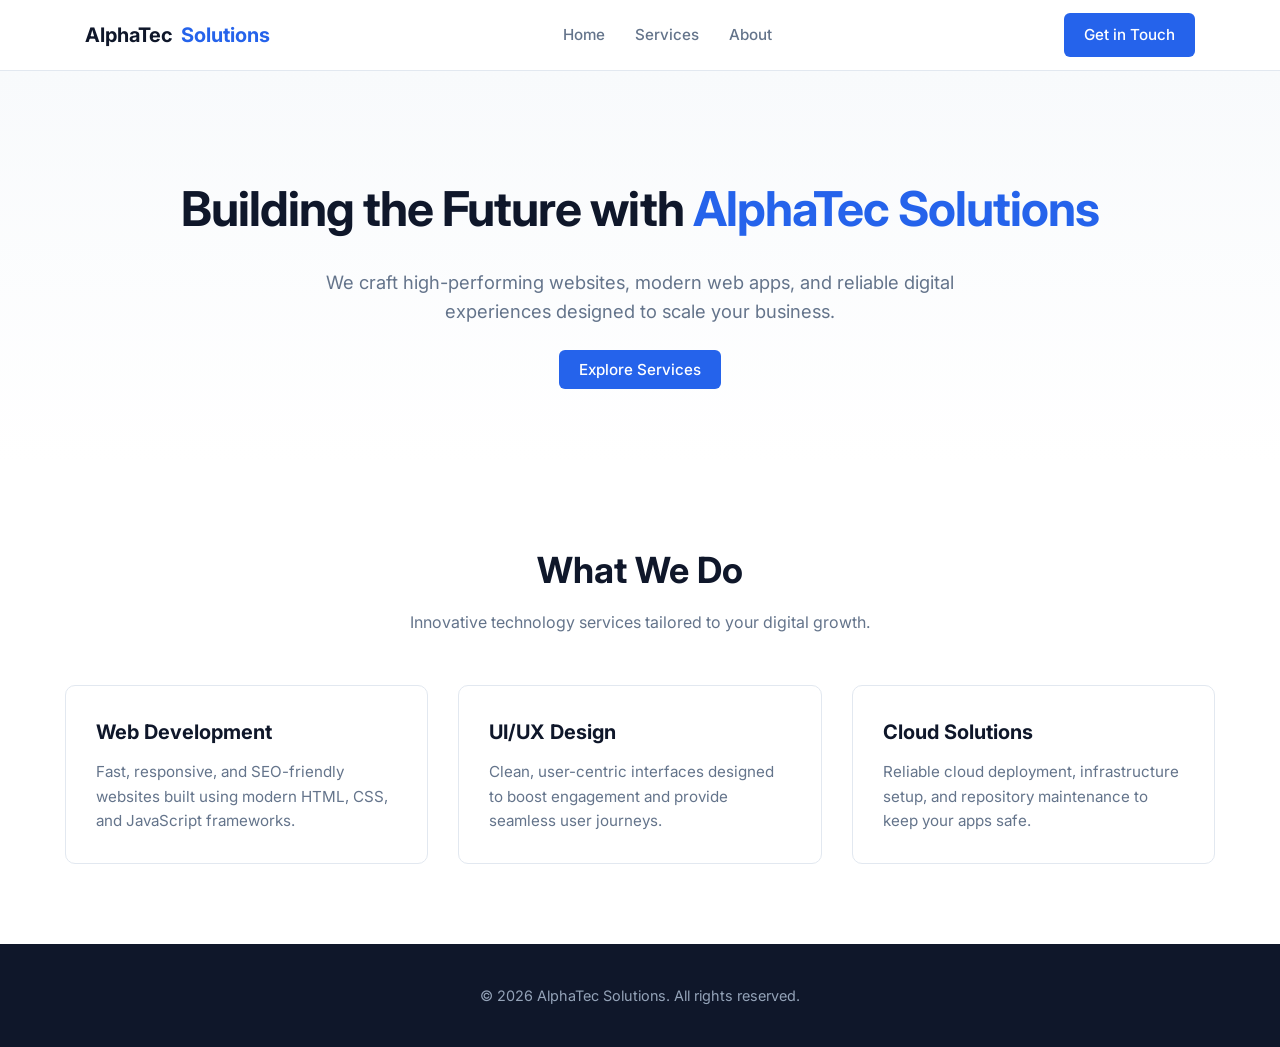
==== index.html @ 1a321530 "Create index.html" ====
<!DOCTYPE html>
<html lang="en">
<head>
    <meta charset="UTF-8">
    <meta name="viewport" content="width=device-width, initial-scale=1.0">
    <title>AlphaTec Solutions - Modern Tech & Web Solutions</title>
    <!-- Google Fonts -->
    <link href="https://fonts.googleapis.com/css2?family=Inter:wght@300;400;500;600;700&display=swap" rel="stylesheet">
    <style>
        :root {
            --primary: #2563eb;
            --primary-dark: #1d4ed8;
            --dark: #0f172a;
            --light: #f8fafc;
            --gray: #64748b;
            --border: #e2e8f0;
        }

        * {
            margin: 0;
            padding: 0;
            box-sizing: border-box;
        }

        body {
            font-family: 'Inter', sans-serif, system-ui;
            color: var(--dark);
            background-color: #ffffff;
            line-height: 1.6;
        }

        /* Container */
        .container {
            width: 100%;
            max-width: 1150px;
            margin: 0 auto;
            padding: 0 20px;
        }

        /* Header */
        header {
            background: rgba(255, 255, 255, 0.9);
            backdrop-filter: blur(10px);
            border-bottom: 1px solid var(--border);
            position: sticky;
            top: 0;
            z-index: 1000;
        }

        .nav-bar {
            display: flex;
            justify-content: space-between;
            align-items: center;
            height: 70px;
        }

        .logo {
            font-size: 1.25rem;
            font-weight: 700;
            color: var(--dark);
            text-decoration: none;
            display: flex;
            align-items: center;
            gap: 8px;
        }

        .logo span {
            color: var(--primary);
        }

        .nav-links {
            list-style: none;
            display: flex;
            gap: 30px;
        }

        .nav-links a {
            text-decoration: none;
            color: var(--gray);
            font-weight: 500;
            font-size: 0.95rem;
            transition: color 0.2s;
        }

        .nav-links a:hover {
            color: var(--primary);
        }

        .btn {
            background-color: var(--primary);
            color: white;
            padding: 10px 20px;
            border-radius: 6px;
            text-decoration: none;
            font-weight: 500;
            font-size: 0.95rem;
            transition: background-color 0.2s;
        }

        .btn:hover {
            background-color: var(--primary-dark);
        }

        /* Hero Section */
        .hero {
            padding: 100px 0 80px;
            text-align: center;
            background: linear-gradient(to bottom, var(--light), #ffffff);
        }

        .hero h1 {
            font-size: 3rem;
            font-weight: 700;
            color: var(--dark);
            margin-bottom: 20px;
            letter-spacing: -0.02em;
        }

        .hero h1 span {
            color: var(--primary);
        }

        .hero p {
            font-size: 1.15rem;
            color: var(--gray);
            max-width: 650px;
            margin: 0 auto 30px;
        }

        /* Services Section */
        .services {
            padding: 80px 0;
        }

        .section-title {
            text-align: center;
            margin-bottom: 50px;
        }

        .section-title h2 {
            font-size: 2.25rem;
            font-weight: 700;
            margin-bottom: 10px;
        }

        .section-title p {
            color: var(--gray);
        }

        .grid {
            display: grid;
            grid-template-columns: repeat(auto-fit, minmax(300px, 1fr));
            gap: 30px;
        }

        .card {
            background: white;
            border: 1px solid var(--border);
            border-radius: 10px;
            padding: 30px;
            transition: transform 0.2s, box-shadow 0.2s;
        }

        .card:hover {
            transform: translateY(-5px);
            box-shadow: 0 10px 25px -5px rgba(0, 0, 0, 0.05);
        }

        .card h3 {
            font-size: 1.25rem;
            margin-bottom: 12px;
        }

        .card p {
            color: var(--gray);
            font-size: 0.95rem;
        }

        /* Footer */
        footer {
            background: var(--dark);
            color: white;
            padding: 40px 0;
            text-align: center;
            font-size: 0.9rem;
            color: #94a3b8;
        }

        @media (max-width: 768px) {
            .hero h1 {
                font-size: 2.25rem;
            }
            .nav-links {
                display: none;
            }
        }
    </style>
</head>
<body>

    <!-- Header / Navigation -->
    <header>
        <div class="container nav-bar">
            <a href="#" class="logo">AlphaTec<span>Solutions</span></a>
            <ul class="nav-links">
                <li><a href="#home">Home</a></li>
                <li><a href="#services">Services</a></li>
                <li><a href="#about">About</a></li>
            </ul>
            <a href="#contact" class="btn">Get in Touch</a>
        </div>
    </header>

    <!-- Hero Section -->
    <section class="hero" id="home">
        <div class="container">
            <h1>Building the Future with <span>AlphaTec Solutions</span></h1>
            <p>We craft high-performing websites, modern web apps, and reliable digital experiences designed to scale your business.</p>
            <a href="#services" class="btn">Explore Services</a>
        </div>
    </section>

    <!-- Services Section -->
    <section class="services container" id="services">
        <div class="section-title">
            <h2>What We Do</h2>
            <p>Innovative technology services tailored to your digital growth.</p>
        </div>
        <div class="grid">
            <div class="card">
                <h3>Web Development</h3>
                <p>Fast, responsive, and SEO-friendly websites built using modern HTML, CSS, and JavaScript frameworks.</p>
            </div>
            <div class="card">
                <h3>UI/UX Design</h3>
                <p>Clean, user-centric interfaces designed to boost engagement and provide seamless user journeys.</p>
            </div>
            <div class="card">
                <h3>Cloud Solutions</h3>
                <p>Reliable cloud deployment, infrastructure setup, and repository maintenance to keep your apps safe.</p>
            </div>
        </div>
    </section>

    <!-- Footer -->
    <footer>
        <div class="container">
            <p>&copy; 2026 AlphaTec Solutions. All rights reserved.</p>
        </div>
    </footer>

</body>
</html>
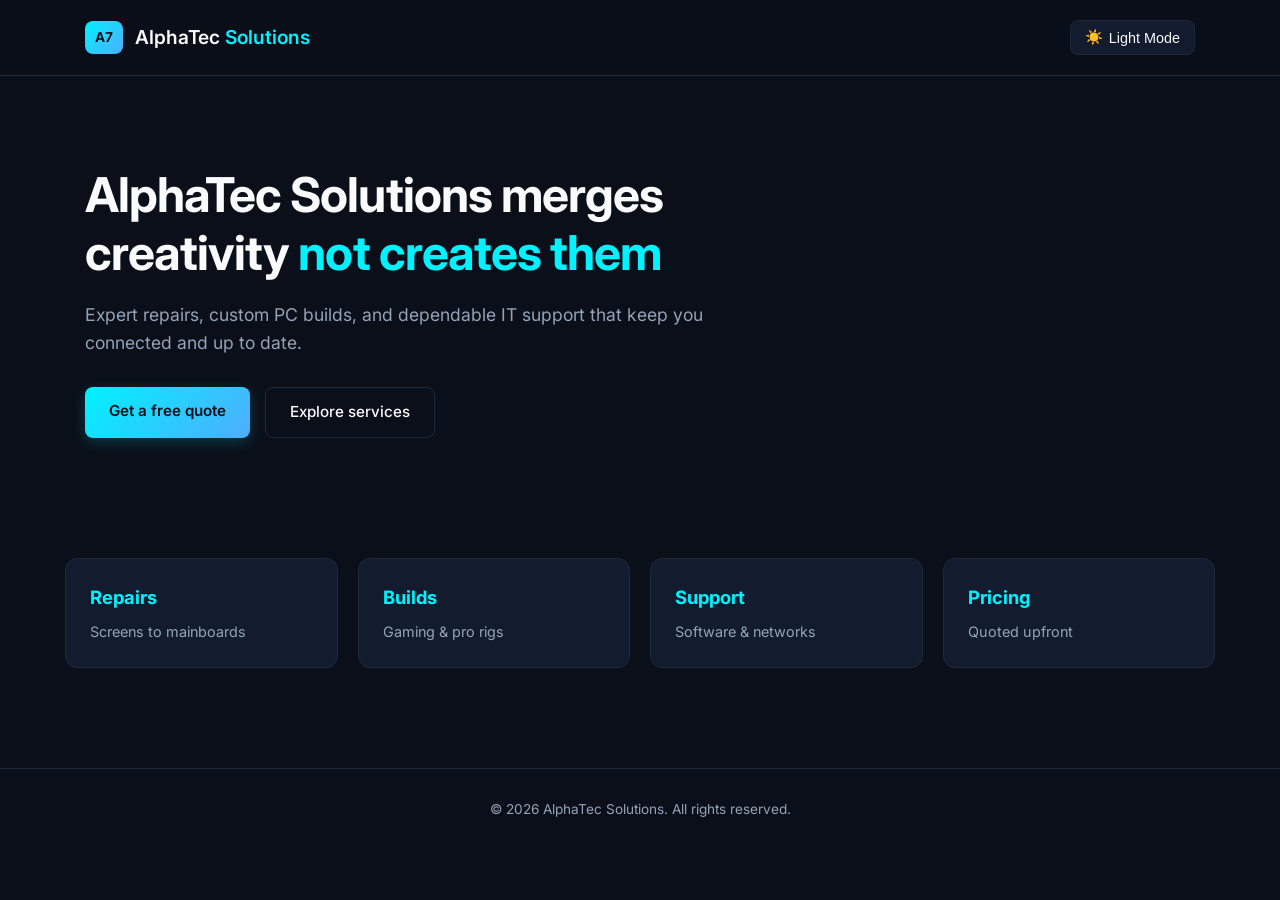
==== commit dd99e471: "Update index.html" ====
--- a/index.html
+++ b/index.html
@@ -1,35 +1,48 @@
 <!DOCTYPE html>
-<html lang="en">
+<html lang="en" class="dark">
 <head>
     <meta charset="UTF-8">
     <meta name="viewport" content="width=device-width, initial-scale=1.0">
-    <title>AlphaTec Solutions - Modern Tech & Web Solutions</title>
+    <title>AlphaTec Solutions - Expert Repairs, Custom PCs & IT Support</title>
     <!-- Google Fonts -->
     <link href="https://fonts.googleapis.com/css2?family=Inter:wght@300;400;500;600;700&display=swap" rel="stylesheet">
     <style>
         :root {
-            --primary: #2563eb;
-            --primary-dark: #1d4ed8;
-            --dark: #0f172a;
-            --light: #f8fafc;
-            --gray: #64748b;
-            --border: #e2e8f0;
+            --primary: #00dfc4;
+            --primary-gradient: linear-gradient(135deg, #00dfc4 0%, #00b8db 100%);
+            --bg-main: #f8fafc;
+            --bg-card: #ffffff;
+            --text-main: #0f172a;
+            --text-muted: #64748b;
+            --border-color: #e2e8f0;
+            --nav-bg: rgba(255, 255, 255, 0.85);
+        }
+
+        .dark {
+            --primary: #00f2fe;
+            --primary-gradient: linear-gradient(135deg, #00f2fe 0%, #4facfe 100%);
+            --bg-main: #0b0f19;
+            --bg-card: #131c2e;
+            --text-main: #f8fafc;
+            --text-muted: #94a3b8;
+            --border-color: #1e293b;
+            --nav-bg: rgba(11, 15, 25, 0.85);
         }
 
         * {
             margin: 0;
             padding: 0;
             box-sizing: border-box;
+            transition: background-color 0.3s ease, color 0.3s ease, border-color 0.3s ease;
         }
 
         body {
             font-family: 'Inter', sans-serif, system-ui;
-            color: var(--dark);
-            background-color: #ffffff;
+            background-color: var(--bg-main);
+            color: var(--text-main);
             line-height: 1.6;
         }
 
-        /* Container */
         .container {
             width: 100%;
             max-width: 1150px;
@@ -37,11 +50,11 @@
             padding: 0 20px;
         }
 
-        /* Header */
+        /* Header & Navigation */
         header {
-            background: rgba(255, 255, 255, 0.9);
-            backdrop-filter: blur(10px);
-            border-bottom: 1px solid var(--border);
+            background: var(--nav-bg);
+            backdrop-filter: blur(12px);
+            border-bottom: 1px solid var(--border-color);
             position: sticky;
             top: 0;
             z-index: 1000;
@@ -51,193 +64,212 @@
             display: flex;
             justify-content: space-between;
             align-items: center;
-            height: 70px;
-        }
-
-        .logo {
-            font-size: 1.25rem;
+            height: 75px;
+        }
+
+        .logo-container {
+            display: flex;
+            align-items: center;
+            gap: 12px;
+            text-decoration: none;
+        }
+
+        .logo-badge {
+            background: var(--primary-gradient);
+            color: #0b0f19;
             font-weight: 700;
-            color: var(--dark);
+            padding: 6px 10px;
+            border-radius: 8px;
+            font-size: 0.85rem;
+        }
+
+        .logo-text {
+            font-size: 1.2rem;
+            font-weight: 600;
+            color: var(--text-main);
+        }
+
+        .logo-text span {
+            color: var(--primary);
+        }
+
+        .nav-right {
+            display: flex;
+            align-items: center;
+            gap: 20px;
+        }
+
+        .theme-toggle {
+            background: var(--bg-card);
+            border: 1px solid var(--border-color);
+            color: var(--text-main);
+            padding: 8px 14px;
+            border-radius: 8px;
+            cursor: pointer;
+            font-size: 0.9rem;
+            font-weight: 500;
+            display: flex;
+            align-items: center;
+            gap: 6px;
+        }
+
+        .theme-toggle:hover {
+            border-color: var(--primary);
+        }
+
+        /* Hero Section */
+        .hero {
+            padding: 90px 0 60px;
+        }
+
+        .hero-content {
+            max-width: 700px;
+        }
+
+        .hero h1 {
+            font-size: 3rem;
+            font-weight: 700;
+            line-height: 1.2;
+            margin-bottom: 20px;
+            letter-spacing: -0.02em;
+        }
+
+        .hero h1 span {
+            color: var(--primary);
+        }
+
+        .hero p {
+            font-size: 1.1rem;
+            color: var(--text-muted);
+            margin-bottom: 30px;
+        }
+
+        .hero-buttons {
+            display: flex;
+            gap: 15px;
+            flex-wrap: wrap;
+        }
+
+        .btn-primary {
+            background: var(--primary-gradient);
+            color: #0b0f19;
+            padding: 12px 24px;
+            border-radius: 8px;
             text-decoration: none;
-            display: flex;
-            align-items: center;
-            gap: 8px;
-        }
-
-        .logo span {
-            color: var(--primary);
-        }
-
-        .nav-links {
-            list-style: none;
-            display: flex;
-            gap: 30px;
-        }
-
-        .nav-links a {
-            text-decoration: none;
-            color: var(--gray);
-            font-weight: 500;
+            font-weight: 600;
             font-size: 0.95rem;
-            transition: color 0.2s;
-        }
-
-        .nav-links a:hover {
-            color: var(--primary);
-        }
-
-        .btn {
-            background-color: var(--primary);
-            color: white;
-            padding: 10px 20px;
-            border-radius: 6px;
+            box-shadow: 0 4px 14px rgba(0, 242, 254, 0.2);
+        }
+
+        .btn-outline {
+            background: transparent;
+            color: var(--text-main);
+            border: 1px solid var(--border-color);
+            padding: 12px 24px;
+            border-radius: 8px;
             text-decoration: none;
             font-weight: 500;
             font-size: 0.95rem;
-            transition: background-color 0.2s;
-        }
-
-        .btn:hover {
-            background-color: var(--primary-dark);
-        }
-
-        /* Hero Section */
-        .hero {
-            padding: 100px 0 80px;
-            text-align: center;
-            background: linear-gradient(to bottom, var(--light), #ffffff);
-        }
-
-        .hero h1 {
-            font-size: 3rem;
-            font-weight: 700;
-            color: var(--dark);
-            margin-bottom: 20px;
-            letter-spacing: -0.02em;
-        }
-
-        .hero h1 span {
-            color: var(--primary);
-        }
-
-        .hero p {
-            font-size: 1.15rem;
-            color: var(--gray);
-            max-width: 650px;
-            margin: 0 auto 30px;
-        }
-
-        /* Services Section */
+        }
+
+        .btn-outline:hover {
+            border-color: var(--primary);
+        }
+
+        /* Services Grid Section */
         .services {
-            padding: 80px 0;
-        }
-
-        .section-title {
-            text-align: center;
-            margin-bottom: 50px;
-        }
-
-        .section-title h2 {
-            font-size: 2.25rem;
-            font-weight: 700;
-            margin-bottom: 10px;
-        }
-
-        .section-title p {
-            color: var(--gray);
+            padding: 60px 0 100px;
         }
 
         .grid {
             display: grid;
-            grid-template-columns: repeat(auto-fit, minmax(300px, 1fr));
-            gap: 30px;
+            grid-template-columns: repeat(auto-fit, minmax(240px, 1fr));
+            gap: 20px;
         }
 
         .card {
-            background: white;
-            border: 1px solid var(--border);
-            border-radius: 10px;
-            padding: 30px;
-            transition: transform 0.2s, box-shadow 0.2s;
-        }
-
-        .card:hover {
-            transform: translateY(-5px);
-            box-shadow: 0 10px 25px -5px rgba(0, 0, 0, 0.05);
+            background: var(--bg-card);
+            border: 1px solid var(--border-color);
+            border-radius: 12px;
+            padding: 24px;
         }
 
         .card h3 {
-            font-size: 1.25rem;
-            margin-bottom: 12px;
+            font-size: 1.15rem;
+            margin-bottom: 8px;
+            color: var(--primary);
         }
 
         .card p {
-            color: var(--gray);
-            font-size: 0.95rem;
+            color: var(--text-muted);
+            font-size: 0.9rem;
         }
 
         /* Footer */
         footer {
-            background: var(--dark);
-            color: white;
-            padding: 40px 0;
+            border-top: 1px solid var(--border-color);
+            padding: 30px 0;
             text-align: center;
-            font-size: 0.9rem;
-            color: #94a3b8;
+            font-size: 0.85rem;
+            color: var(--text-muted);
         }
 
         @media (max-width: 768px) {
             .hero h1 {
-                font-size: 2.25rem;
-            }
-            .nav-links {
-                display: none;
+                font-size: 2.3rem;
             }
         }
     </style>
 </head>
 <body>
 
-    <!-- Header / Navigation -->
+    <!-- Header -->
     <header>
         <div class="container nav-bar">
-            <a href="#" class="logo">AlphaTec<span>Solutions</span></a>
-            <ul class="nav-links">
-                <li><a href="#home">Home</a></li>
-                <li><a href="#services">Services</a></li>
-                <li><a href="#about">About</a></li>
-            </ul>
-            <a href="#contact" class="btn">Get in Touch</a>
+            <a href="#" class="logo-container">
+                <div class="logo-badge">A7</div>
+                <div class="logo-text">AlphaTec <span>Solutions</span></div>
+            </a>
+            <div class="nav-right">
+                <button class="theme-toggle" id="themeToggleBtn" onclick="toggleTheme()">
+                    <span id="themeIcon">☀️</span> <span id="themeText">Light Mode</span>
+                </button>
+            </div>
         </div>
     </header>
 
     <!-- Hero Section -->
-    <section class="hero" id="home">
+    <section class="hero">
         <div class="container">
-            <h1>Building the Future with <span>AlphaTec Solutions</span></h1>
-            <p>We craft high-performing websites, modern web apps, and reliable digital experiences designed to scale your business.</p>
-            <a href="#services" class="btn">Explore Services</a>
+            <div class="hero-content">
+                <h1>AlphaTec Solutions merges creativity <span>not creates them</span></h1>
+                <p>Expert repairs, custom PC builds, and dependable IT support that keep you connected and up to date.</p>
+                <div class="hero-buttons">
+                    <a href="#contact" class="btn-primary">Get a free quote</a>
+                    <a href="#services" class="btn-outline">Explore services</a>
+                </div>
+            </div>
         </div>
     </section>
 
     <!-- Services Section -->
     <section class="services container" id="services">
-        <div class="section-title">
-            <h2>What We Do</h2>
-            <p>Innovative technology services tailored to your digital growth.</p>
-        </div>
         <div class="grid">
             <div class="card">
-                <h3>Web Development</h3>
-                <p>Fast, responsive, and SEO-friendly websites built using modern HTML, CSS, and JavaScript frameworks.</p>
+                <h3>Repairs</h3>
+                <p>Screens to mainboards</p>
             </div>
             <div class="card">
-                <h3>UI/UX Design</h3>
-                <p>Clean, user-centric interfaces designed to boost engagement and provide seamless user journeys.</p>
+                <h3>Builds</h3>
+                <p>Gaming & pro rigs</p>
             </div>
             <div class="card">
-                <h3>Cloud Solutions</h3>
-                <p>Reliable cloud deployment, infrastructure setup, and repository maintenance to keep your apps safe.</p>
+                <h3>Support</h3>
+                <p>Software & networks</p>
+            </div>
+            <div class="card">
+                <h3>Pricing</h3>
+                <p>Quoted upfront</p>
             </div>
         </div>
     </section>
@@ -249,6 +281,23 @@
         </div>
     </footer>
 
+    <!-- JavaScript for Theme Switcher -->
+    <script>
+        const htmlElement = document.documentElement;
+        const themeIcon = document.getElementById('themeIcon');
+        const themeText = document.getElementById('themeText');
+
+        function toggleTheme() {
+            if (htmlElement.classList.contains('dark')) {
+                htmlElement.classList.remove('dark');
+                themeIcon.textContent = '🌙';
+                themeText.textContent = 'Dark Mode';
+            } else {
+                htmlElement.classList.add('dark');
+                themeIcon.textContent = '☀️';
+                themeText.textContent = 'Light Mode';
+            }
+        }
+    </script>
 </body>
 </html>
-
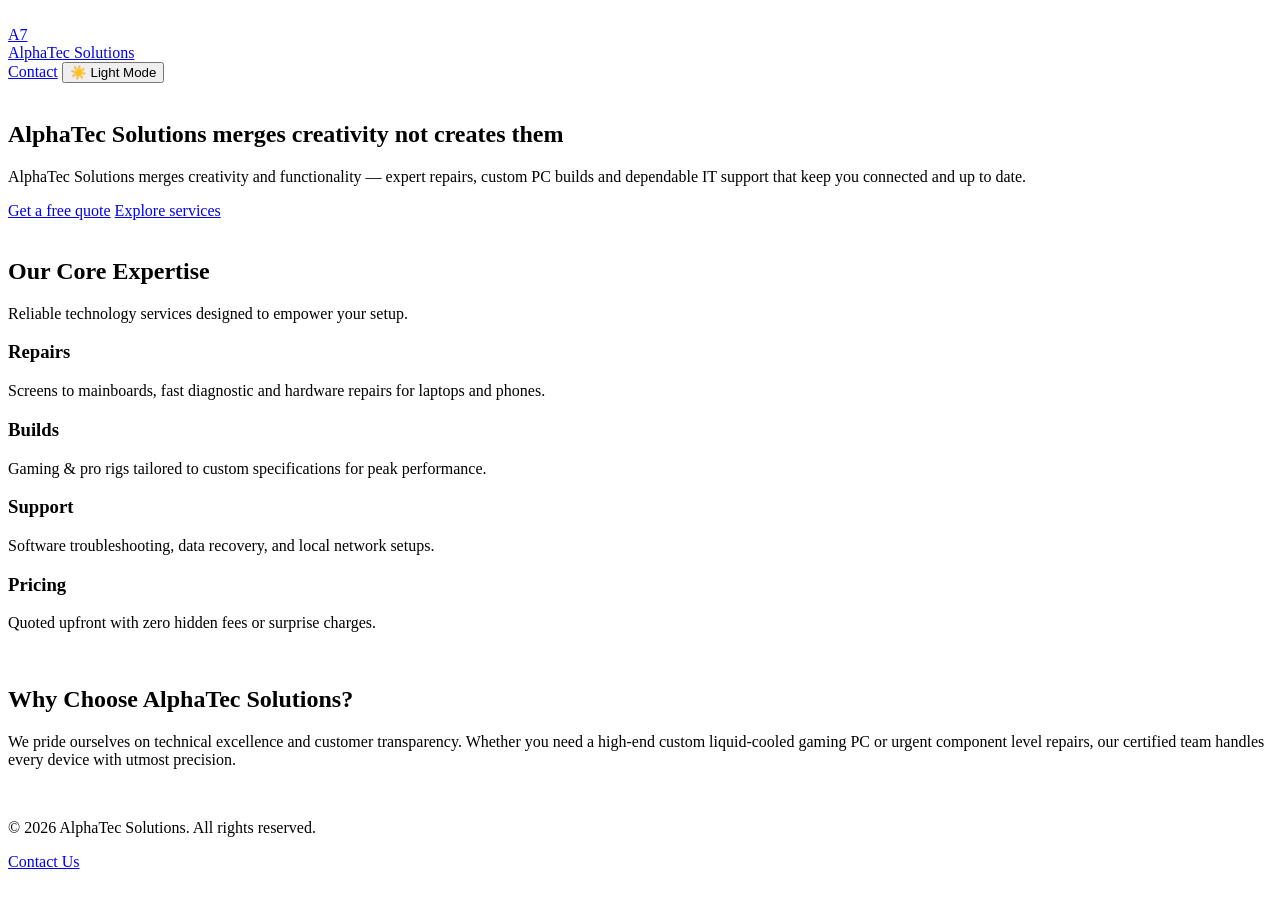
==== commit 3266dfc4: "Refactor index.html with new structure and content Updated the HTML structure, added external CSS an" ====
--- a/index.html
+++ b/index.html
@@ -1,303 +1,84 @@
 <!DOCTYPE html>
 <html lang="en" class="dark">
 <head>
-    <meta charset="UTF-8">
-    <meta name="viewport" content="width=device-width, initial-scale=1.0">
-    <title>AlphaTec Solutions - Expert Repairs, Custom PCs & IT Support</title>
-    <!-- Google Fonts -->
-    <link href="https://fonts.googleapis.com/css2?family=Inter:wght@300;400;500;600;700&display=swap" rel="stylesheet">
-    <style>
-        :root {
-            --primary: #00dfc4;
-            --primary-gradient: linear-gradient(135deg, #00dfc4 0%, #00b8db 100%);
-            --bg-main: #f8fafc;
-            --bg-card: #ffffff;
-            --text-main: #0f172a;
-            --text-muted: #64748b;
-            --border-color: #e2e8f0;
-            --nav-bg: rgba(255, 255, 255, 0.85);
-        }
-
-        .dark {
-            --primary: #00f2fe;
-            --primary-gradient: linear-gradient(135deg, #00f2fe 0%, #4facfe 100%);
-            --bg-main: #0b0f19;
-            --bg-card: #131c2e;
-            --text-main: #f8fafc;
-            --text-muted: #94a3b8;
-            --border-color: #1e293b;
-            --nav-bg: rgba(11, 15, 25, 0.85);
-        }
-
-        * {
-            margin: 0;
-            padding: 0;
-            box-sizing: border-box;
-            transition: background-color 0.3s ease, color 0.3s ease, border-color 0.3s ease;
-        }
-
-        body {
-            font-family: 'Inter', sans-serif, system-ui;
-            background-color: var(--bg-main);
-            color: var(--text-main);
-            line-height: 1.6;
-        }
-
-        .container {
-            width: 100%;
-            max-width: 1150px;
-            margin: 0 auto;
-            padding: 0 20px;
-        }
-
-        /* Header & Navigation */
-        header {
-            background: var(--nav-bg);
-            backdrop-filter: blur(12px);
-            border-bottom: 1px solid var(--border-color);
-            position: sticky;
-            top: 0;
-            z-index: 1000;
-        }
-
-        .nav-bar {
-            display: flex;
-            justify-content: space-between;
-            align-items: center;
-            height: 75px;
-        }
-
-        .logo-container {
-            display: flex;
-            align-items: center;
-            gap: 12px;
-            text-decoration: none;
-        }
-
-        .logo-badge {
-            background: var(--primary-gradient);
-            color: #0b0f19;
-            font-weight: 700;
-            padding: 6px 10px;
-            border-radius: 8px;
-            font-size: 0.85rem;
-        }
-
-        .logo-text {
-            font-size: 1.2rem;
-            font-weight: 600;
-            color: var(--text-main);
-        }
-
-        .logo-text span {
-            color: var(--primary);
-        }
-
-        .nav-right {
-            display: flex;
-            align-items: center;
-            gap: 20px;
-        }
-
-        .theme-toggle {
-            background: var(--bg-card);
-            border: 1px solid var(--border-color);
-            color: var(--text-main);
-            padding: 8px 14px;
-            border-radius: 8px;
-            cursor: pointer;
-            font-size: 0.9rem;
-            font-weight: 500;
-            display: flex;
-            align-items: center;
-            gap: 6px;
-        }
-
-        .theme-toggle:hover {
-            border-color: var(--primary);
-        }
-
-        /* Hero Section */
-        .hero {
-            padding: 90px 0 60px;
-        }
-
-        .hero-content {
-            max-width: 700px;
-        }
-
-        .hero h1 {
-            font-size: 3rem;
-            font-weight: 700;
-            line-height: 1.2;
-            margin-bottom: 20px;
-            letter-spacing: -0.02em;
-        }
-
-        .hero h1 span {
-            color: var(--primary);
-        }
-
-        .hero p {
-            font-size: 1.1rem;
-            color: var(--text-muted);
-            margin-bottom: 30px;
-        }
-
-        .hero-buttons {
-            display: flex;
-            gap: 15px;
-            flex-wrap: wrap;
-        }
-
-        .btn-primary {
-            background: var(--primary-gradient);
-            color: #0b0f19;
-            padding: 12px 24px;
-            border-radius: 8px;
-            text-decoration: none;
-            font-weight: 600;
-            font-size: 0.95rem;
-            box-shadow: 0 4px 14px rgba(0, 242, 254, 0.2);
-        }
-
-        .btn-outline {
-            background: transparent;
-            color: var(--text-main);
-            border: 1px solid var(--border-color);
-            padding: 12px 24px;
-            border-radius: 8px;
-            text-decoration: none;
-            font-weight: 500;
-            font-size: 0.95rem;
-        }
-
-        .btn-outline:hover {
-            border-color: var(--primary);
-        }
-
-        /* Services Grid Section */
-        .services {
-            padding: 60px 0 100px;
-        }
-
-        .grid {
-            display: grid;
-            grid-template-columns: repeat(auto-fit, minmax(240px, 1fr));
-            gap: 20px;
-        }
-
-        .card {
-            background: var(--bg-card);
-            border: 1px solid var(--border-color);
-            border-radius: 12px;
-            padding: 24px;
-        }
-
-        .card h3 {
-            font-size: 1.15rem;
-            margin-bottom: 8px;
-            color: var(--primary);
-        }
-
-        .card p {
-            color: var(--text-muted);
-            font-size: 0.9rem;
-        }
-
-        /* Footer */
-        footer {
-            border-top: 1px solid var(--border-color);
-            padding: 30px 0;
-            text-align: center;
-            font-size: 0.85rem;
-            color: var(--text-muted);
-        }
-
-        @media (max-width: 768px) {
-            .hero h1 {
-                font-size: 2.3rem;
-            }
-        }
-    </style>
+<meta charset="UTF-8">
+<meta name="viewport" content="width=device-width, initial-scale=1.0">
+<title>AlphaTec Solutions - Expert Repairs, Custom PCs & IT Support</title>
+<!-- Google Fonts -->
+<link href="https://fonts.googleapis.com/css2?family=Inter:wght@300;400;500;600;700&display=swap" rel="stylesheet">
+<!-- Link to external CSS file -->
+<link rel="stylesheet" href="styles.css">
 </head>
 <body>
-
-    <!-- Header -->
-    <header>
-        <div class="container nav-bar">
-            <a href="#" class="logo-container">
-                <div class="logo-badge">A7</div>
-                <div class="logo-text">AlphaTec <span>Solutions</span></div>
-            </a>
-            <div class="nav-right">
-                <button class="theme-toggle" id="themeToggleBtn" onclick="toggleTheme()">
-                    <span id="themeIcon">☀️</span> <span id="themeText">Light Mode</span>
-                </button>
-            </div>
-        </div>
-    </header>
-
-    <!-- Hero Section -->
-    <section class="hero">
-        <div class="container">
-            <div class="hero-content">
-                <h1>AlphaTec Solutions merges creativity <span>not creates them</span></h1>
-                <p>Expert repairs, custom PC builds, and dependable IT support that keep you connected and up to date.</p>
-                <div class="hero-buttons">
-                    <a href="#contact" class="btn-primary">Get a free quote</a>
-                    <a href="#services" class="btn-outline">Explore services</a>
-                </div>
-            </div>
-        </div>
-    </section>
-
-    <!-- Services Section -->
-    <section class="services container" id="services">
-        <div class="grid">
-            <div class="card">
-                <h3>Repairs</h3>
-                <p>Screens to mainboards</p>
-            </div>
-            <div class="card">
-                <h3>Builds</h3>
-                <p>Gaming & pro rigs</p>
-            </div>
-            <div class="card">
-                <h3>Support</h3>
-                <p>Software & networks</p>
-            </div>
-            <div class="card">
-                <h3>Pricing</h3>
-                <p>Quoted upfront</p>
-            </div>
-        </div>
-    </section>
-
-    <!-- Footer -->
-    <footer>
-        <div class="container">
-            <p>&copy; 2026 AlphaTec Solutions. All rights reserved.</p>
-        </div>
-    </footer>
-
-    <!-- JavaScript for Theme Switcher -->
-    <script>
-        const htmlElement = document.documentElement;
-        const themeIcon = document.getElementById('themeIcon');
-        const themeText = document.getElementById('themeText');
-
-        function toggleTheme() {
-            if (htmlElement.classList.contains('dark')) {
-                htmlElement.classList.remove('dark');
-                themeIcon.textContent = '🌙';
-                themeText.textContent = 'Dark Mode';
-            } else {
-                htmlElement.classList.add('dark');
-                themeIcon.textContent = '☀️';
-                themeText.textContent = 'Light Mode';
-            }
-        }
-    </script>
+​<!-- Header -->
+<header>
+<div class="container nav-bar">
+<a href="index.html" class="logo-container">
+<div class="logo-badge">A7</div>
+<div class="logo-text">AlphaTec <span>Solutions</span></div>
+</a>
+<div class="nav-right">
+<a href="contact.html" class="nav-contact-btn">Contact</a>
+<button class="theme-toggle" id="themeToggleBtn">
+<span id="themeIcon">☀️</span> <span id="themeText">Light Mode</span>
+</button>
+</div>
+</div>
+</header>
+​<!-- Hero Section with Background Overlay Image -->
+<section class="hero">
+<div class="hero-bg-overlay"></div>
+<div class="container hero-content-wrapper">
+<div class="hero-content">
+<h1>AlphaTec Solutions merges creativity <span>not creates them</span></h1>
+<p>AlphaTec Solutions merges creativity and functionality — expert repairs, custom PC builds and dependable IT support that keep you connected and up to date.</p>
+<div class="hero-buttons">
+<a href="contact.html" class="btn-primary">Get a free quote</a>
+<a href="#services" class="btn-outline">Explore services</a>
+</div>
+</div>
+</div>
+</section>
+​<!-- Services Grid Section -->
+<section class="services container" id="services">
+<div class="section-title">
+<h2>Our Core Expertise</h2>
+<p>Reliable technology services designed to empower your setup.</p>
+</div>
+<div class="grid">
+<div class="card">
+<h3>Repairs</h3>
+<p>Screens to mainboards, fast diagnostic and hardware repairs for laptops and phones.</p>
+</div>
+<div class="card">
+<h3>Builds</h3>
+<p>Gaming & pro rigs tailored to custom specifications for peak performance.</p>
+</div>
+<div class="card">
+<h3>Support</h3>
+<p>Software troubleshooting, data recovery, and local network setups.</p>
+</div>
+<div class="card">
+<h3>Pricing</h3>
+<p>Quoted upfront with zero hidden fees or surprise charges.</p>
+</div>
+</div>
+</section>
+​<!-- Extended Content Section to Make Page Long -->
+<section class="about-section container" id="about">
+<div class="about-card">
+<h2>Why Choose AlphaTec Solutions?</h2>
+<p>We pride ourselves on technical excellence and customer transparency. Whether you need a high-end custom liquid-cooled gaming PC or urgent component level repairs, our certified team handles every device with utmost precision.</p>
+</div>
+</section>
+​<!-- Footer -->
+<footer>
+<div class="container footer-content">
+<p>© 2026 AlphaTec Solutions. All rights reserved.</p>
+<a href="contact.html" class="footer-link">Contact Us</a>
+</div>
+</footer>
+​<!-- Link to external JavaScript file -->
+<script src="script.js"></script>
 </body>
 </html>
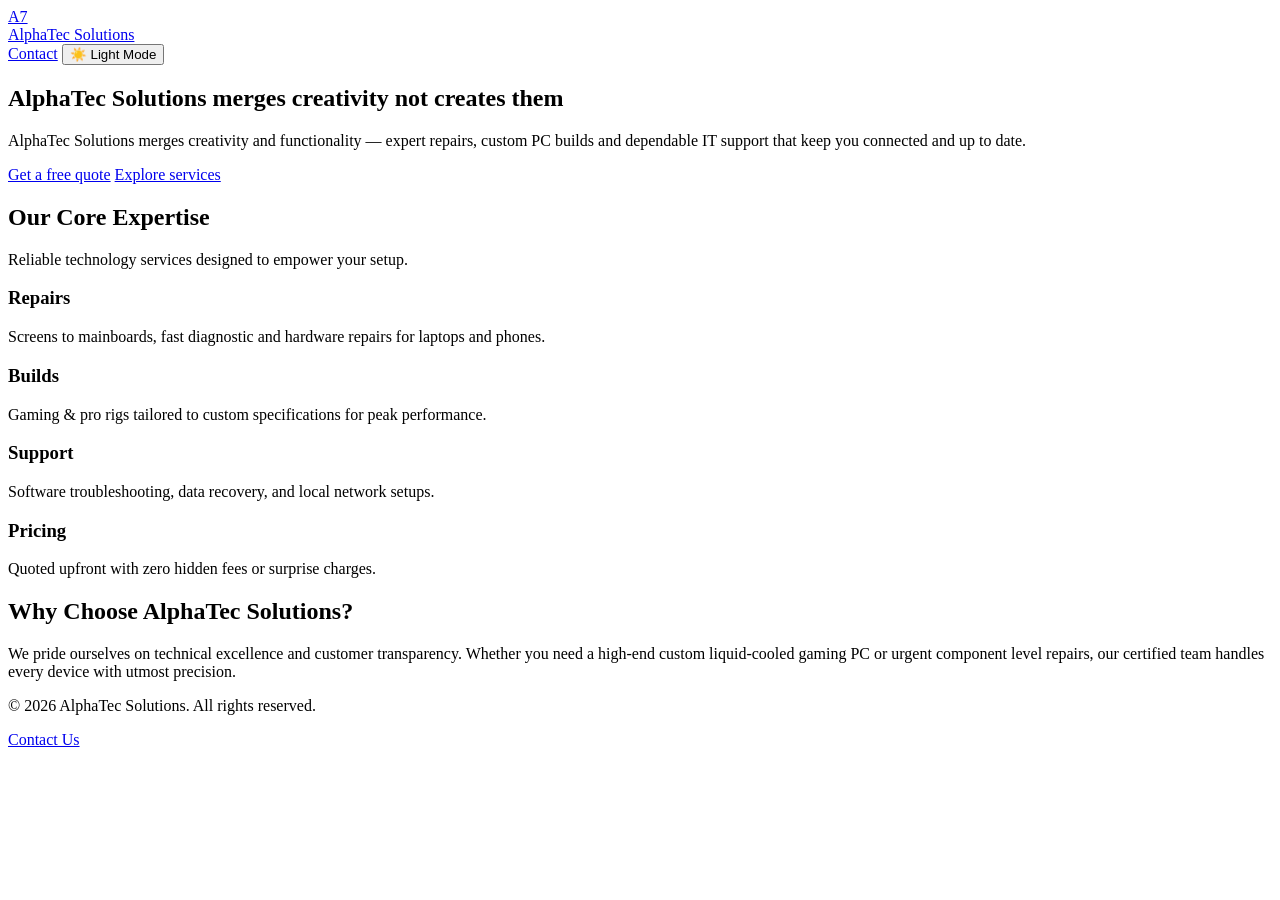
==== commit fed7e5f7: "Remove duplicate HTML elements in index.html" ====
--- a/index.html
+++ b/index.html
@@ -1,84 +1,90 @@
 <!DOCTYPE html>
 <html lang="en" class="dark">
 <head>
-<meta charset="UTF-8">
-<meta name="viewport" content="width=device-width, initial-scale=1.0">
-<title>AlphaTec Solutions - Expert Repairs, Custom PCs & IT Support</title>
-<!-- Google Fonts -->
-<link href="https://fonts.googleapis.com/css2?family=Inter:wght@300;400;500;600;700&display=swap" rel="stylesheet">
-<!-- Link to external CSS file -->
-<link rel="stylesheet" href="styles.css">
+    <meta charset="UTF-8">
+    <meta name="viewport" content="width=device-width, initial-scale=1.0">
+    <title>AlphaTec Solutions - Expert Repairs, Custom PCs & IT Support</title>
+    <!-- Google Fonts -->
+    <link href="https://fonts.googleapis.com/css2?family=Inter:wght@300;400;500;600;700&display=swap" rel="stylesheet">
+    <!-- Link to external CSS file -->
+    <link rel="stylesheet" href="styles.css">
 </head>
 <body>
-​<!-- Header -->
-<header>
-<div class="container nav-bar">
-<a href="index.html" class="logo-container">
-<div class="logo-badge">A7</div>
-<div class="logo-text">AlphaTec <span>Solutions</span></div>
-</a>
-<div class="nav-right">
-<a href="contact.html" class="nav-contact-btn">Contact</a>
-<button class="theme-toggle" id="themeToggleBtn">
-<span id="themeIcon">☀️</span> <span id="themeText">Light Mode</span>
-</button>
-</div>
-</div>
-</header>
-​<!-- Hero Section with Background Overlay Image -->
-<section class="hero">
-<div class="hero-bg-overlay"></div>
-<div class="container hero-content-wrapper">
-<div class="hero-content">
-<h1>AlphaTec Solutions merges creativity <span>not creates them</span></h1>
-<p>AlphaTec Solutions merges creativity and functionality — expert repairs, custom PC builds and dependable IT support that keep you connected and up to date.</p>
-<div class="hero-buttons">
-<a href="contact.html" class="btn-primary">Get a free quote</a>
-<a href="#services" class="btn-outline">Explore services</a>
-</div>
-</div>
-</div>
-</section>
-​<!-- Services Grid Section -->
-<section class="services container" id="services">
-<div class="section-title">
-<h2>Our Core Expertise</h2>
-<p>Reliable technology services designed to empower your setup.</p>
-</div>
-<div class="grid">
-<div class="card">
-<h3>Repairs</h3>
-<p>Screens to mainboards, fast diagnostic and hardware repairs for laptops and phones.</p>
-</div>
-<div class="card">
-<h3>Builds</h3>
-<p>Gaming & pro rigs tailored to custom specifications for peak performance.</p>
-</div>
-<div class="card">
-<h3>Support</h3>
-<p>Software troubleshooting, data recovery, and local network setups.</p>
-</div>
-<div class="card">
-<h3>Pricing</h3>
-<p>Quoted upfront with zero hidden fees or surprise charges.</p>
-</div>
-</div>
-</section>
-​<!-- Extended Content Section to Make Page Long -->
-<section class="about-section container" id="about">
-<div class="about-card">
-<h2>Why Choose AlphaTec Solutions?</h2>
-<p>We pride ourselves on technical excellence and customer transparency. Whether you need a high-end custom liquid-cooled gaming PC or urgent component level repairs, our certified team handles every device with utmost precision.</p>
-</div>
-</section>
-​<!-- Footer -->
-<footer>
-<div class="container footer-content">
-<p>© 2026 AlphaTec Solutions. All rights reserved.</p>
-<a href="contact.html" class="footer-link">Contact Us</a>
-</div>
-</footer>
-​<!-- Link to external JavaScript file -->
-<script src="script.js"></script>
+
+    <!-- Header -->
+    <header>
+        <div class="container nav-bar">
+            <a href="index.html" class="logo-container">
+                <div class="logo-badge">A7</div>
+                <div class="logo-text">AlphaTec <span>Solutions</span></div>
+            </a>
+            <div class="nav-right">
+                <a href="contact.html" class="nav-contact-btn">Contact</a>
+                <button class="theme-toggle" id="themeToggleBtn">
+                    <span id="themeIcon">☀️</span> <span id="themeText">Light Mode</span>
+                </button>
+            </div>
+        </div>
+    </header>
+
+    <!-- Hero Section with Background Overlay Image -->
+    <section class="hero">
+        <div class="hero-bg-overlay"></div>
+        <div class="container hero-content-wrapper">
+            <div class="hero-content">
+                <h1>AlphaTec Solutions merges creativity <span>not creates them</span></h1>
+                <p>AlphaTec Solutions merges creativity and functionality — expert repairs, custom PC builds and dependable IT support that keep you connected and up to date.</p>
+                <div class="hero-buttons">
+                    <a href="contact.html" class="btn-primary">Get a free quote</a>
+                    <a href="#services" class="btn-outline">Explore services</a>
+                </div>
+            </div>
+        </div>
+    </section>
+
+    <!-- Services Grid Section -->
+    <section class="services container" id="services">
+        <div class="section-title">
+            <h2>Our Core Expertise</h2>
+            <p>Reliable technology services designed to empower your setup.</p>
+        </div>
+        <div class="grid">
+            <div class="card">
+                <h3>Repairs</h3>
+                <p>Screens to mainboards, fast diagnostic and hardware repairs for laptops and phones.</p>
+            </div>
+            <div class="card">
+                <h3>Builds</h3>
+                <p>Gaming & pro rigs tailored to custom specifications for peak performance.</p>
+            </div>
+            <div class="card">
+                <h3>Support</h3>
+                <p>Software troubleshooting, data recovery, and local network setups.</p>
+            </div>
+            <div class="card">
+                <h3>Pricing</h3>
+                <p>Quoted upfront with zero hidden fees or surprise charges.</p>
+            </div>
+        </div>
+    </section>
+
+    <!-- Extended Content Section to Make Page Long -->
+    <section class="about-section container" id="about">
+        <div class="about-card">
+            <h2>Why Choose AlphaTec Solutions?</h2>
+            <p>We pride ourselves on technical excellence and customer transparency. Whether you need a high-end custom liquid-cooled gaming PC or urgent component level repairs, our certified team handles every device with utmost precision.</p>
+        </div>
+    </section>
+
+    <!-- Footer -->
+    <footer>
+        <div class="container footer-content">
+            <p>&copy; 2026 AlphaTec Solutions. All rights reserved.</p>
+            <a href="contact.html" class="footer-link">Contact Us</a>
+        </div>
+    </footer>
+
+    <!-- Link to external JavaScript file -->
+    <script src="script.js"></script>
 </body>
 </html>
--- a/styles.css
+++ b/styles.css
@@ -0,0 +1,258 @@
+:root {
+--primary: #00dfc4;
+--primary-gradient: linear-gradient(135deg, #00dfc4 0%, #00b8db 100%);
+--bg-main: #f8fafc;
+--bg-card: #ffffff;
+--text-main: #0f172a;
+--text-muted: #64748b;
+--border-color: #e2e8f0;
+--nav-bg: rgba(255, 255, 255, 0.85);
+}
+​.dark {
+--primary: #00f2fe;
+--primary-gradient: linear-gradient(135deg, #00f2fe 0%, #4facfe 100%);
+--bg-main: #0b0f19;
+--bg-card: #131c2e;
+--text-main: #f8fafc;
+--text-muted: #94a3b8;
+--border-color: #1e293b;
+--nav-bg: rgba(11, 15, 25, 0.85);
+}
+​{
+margin: 0;
+padding: 0;
+box-sizing: border-box;
+transition: background-color 0.3s ease, color 0.3s ease, border-color 0.3s ease;
+}
+​body {
+font-family: 'Inter', sans-serif, system-ui;
+background-color: var(--bg-main);
+color: var(--text-main);
+line-height: 1.6;
+}
+​.container {
+width: 100%;
+max-width: 1150px;
+margin: 0 auto;
+padding: 0 20px;
+}
+​/* Header & Navigation */
+header {
+background: var(--nav-bg);
+backdrop-filter: blur(12px);
+border-bottom: 1px solid var(--border-color);
+position: sticky;
+top: 0;
+z-index: 1000;
+}
+​.nav-bar {
+display: flex;
+justify-content: space-between;
+align-items: center;
+height: 75px;
+}
+​.logo-container {
+display: flex;
+align-items: center;
+gap: 12px;
+text-decoration: none;
+}
+​.logo-badge {
+background: var(--primary-gradient);
+color: #0b0f19;
+font-weight: 700;
+padding: 6px 10px;
+border-radius: 8px;
+font-size: 0.85rem;
+}
+​.logo-text {
+font-size: 1.2rem;
+font-weight: 600;
+color: var(--text-main);
+}
+​.logo-text span {
+color: var(--primary);
+}
+​.nav-right {
+display: flex;
+align-items: center;
+gap: 15px;
+}
+​.nav-contact-btn {
+text-decoration: none;
+color: var(--text-main);
+font-weight: 500;
+font-size: 0.95rem;
+padding: 8px 12px;
+}
+​.nav-contact-btn:hover {
+color: var(--primary);
+}
+​.theme-toggle {
+background: var(--bg-card);
+border: 1px solid var(--border-color);
+color: var(--text-main);
+padding: 8px 14px;
+border-radius: 8px;
+cursor: pointer;
+font-size: 0.9rem;
+font-weight: 500;
+display: flex;
+align-items: center;
+gap: 6px;
+}
+​.theme-toggle:hover {
+border-color: var(--primary);
+}
+​/* Hero Section with Background Image Technique /
+.hero {
+position: relative;
+padding: 140px 0 100px;
+/ Background Image Implementation: Replace 'your-background-image.jpg' with your image file name or URL */
+background-image: url('https://images.unsplash.com/photo-1550751827-4bd374c3f58b?auto=format&fit=crop&q=80&w=1600');
+background-size: cover;
+background-position: center;
+}
+​/* Semi-transparent overlay to ensure text readability over background image */
+.hero-bg-overlay {
+position: absolute;
+top: 0;
+left: 0;
+width: 100%;
+height: 100%;
+background: rgba(11, 15, 25, 0.82);
+z-index: 1;
+}
+​.hero-content-wrapper {
+position: relative;
+z-index: 2;
+}
+​.hero-content {
+max-width: 700px;
+}
+​.hero h1 {
+font-size: 3rem;
+font-weight: 700;
+line-height: 1.2;
+margin-bottom: 20px;
+letter-spacing: -0.02em;
+}
+​.hero h1 span {
+color: var(--primary);
+}
+​.hero p {
+font-size: 1.1rem;
+color: var(--text-muted);
+margin-bottom: 30px;
+}
+​.hero-buttons {
+display: flex;
+gap: 15px;
+flex-wrap: wrap;
+}
+​.btn-primary {
+background: var(--primary-gradient);
+color: #0b0f19;
+padding: 12px 24px;
+border-radius: 8px;
+text-decoration: none;
+font-weight: 600;
+font-size: 0.95rem;
+box-shadow: 0 4px 14px rgba(0, 242, 254, 0.2);
+display: inline-block;
+}
+​.btn-outline {
+background: transparent;
+color: var(--text-main);
+border: 1px solid var(--border-color);
+padding: 12px 24px;
+border-radius: 8px;
+text-decoration: none;
+font-weight: 500;
+font-size: 0.95rem;
+display: inline-block;
+}
+​.btn-outline:hover {
+border-color: var(--primary);
+}
+​/* Services Section */
+.services {
+padding: 90px 0;
+}
+​.section-title {
+margin-bottom: 40px;
+}
+​.section-title h2 {
+font-size: 2rem;
+margin-bottom: 8px;
+}
+​.section-title p {
+color: var(--text-muted);
+}
+​.grid {
+display: grid;
+grid-template-columns: repeat(auto-fit, minmax(240px, 1fr));
+gap: 20px;
+}
+​.card {
+background: var(--bg-card);
+border: 1px solid var(--border-color);
+border-radius: 12px;
+padding: 24px;
+}
+​.card h3 {
+font-size: 1.15rem;
+margin-bottom: 8px;
+color: var(--primary);
+}
+​.card p {
+color: var(--text-muted);
+font-size: 0.9rem;
+}
+​/* About Long Section */
+.about-section {
+padding-bottom: 100px;
+}
+​.about-card {
+background: var(--bg-card);
+border: 1px solid var(--border-color);
+border-radius: 12px;
+padding: 40px;
+}
+​.about-card h2 {
+font-size: 1.75rem;
+margin-bottom: 15px;
+color: var(--primary);
+}
+​.about-card p {
+color: var(--text-muted);
+}
+​/* Footer */
+footer {
+border-top: 1px solid var(--border-color);
+padding: 35px 0;
+}
+​.footer-content {
+display: flex;
+justify-content: space-between;
+align-items: center;
+font-size: 0.85rem;
+color: var(--text-muted);
+}
+​.footer-link {
+color: var(--text-muted);
+text-decoration: none;
+}
+​.footer-link:hover {
+color: var(--primary);
+}
+​@media (max-width: 768px) {
+.hero h1 {
+font-size: 2.3rem;
+}
+.footer-content {
+flex-direction: column;
+gap: 15px;
+text-align: center;
+}
+  }
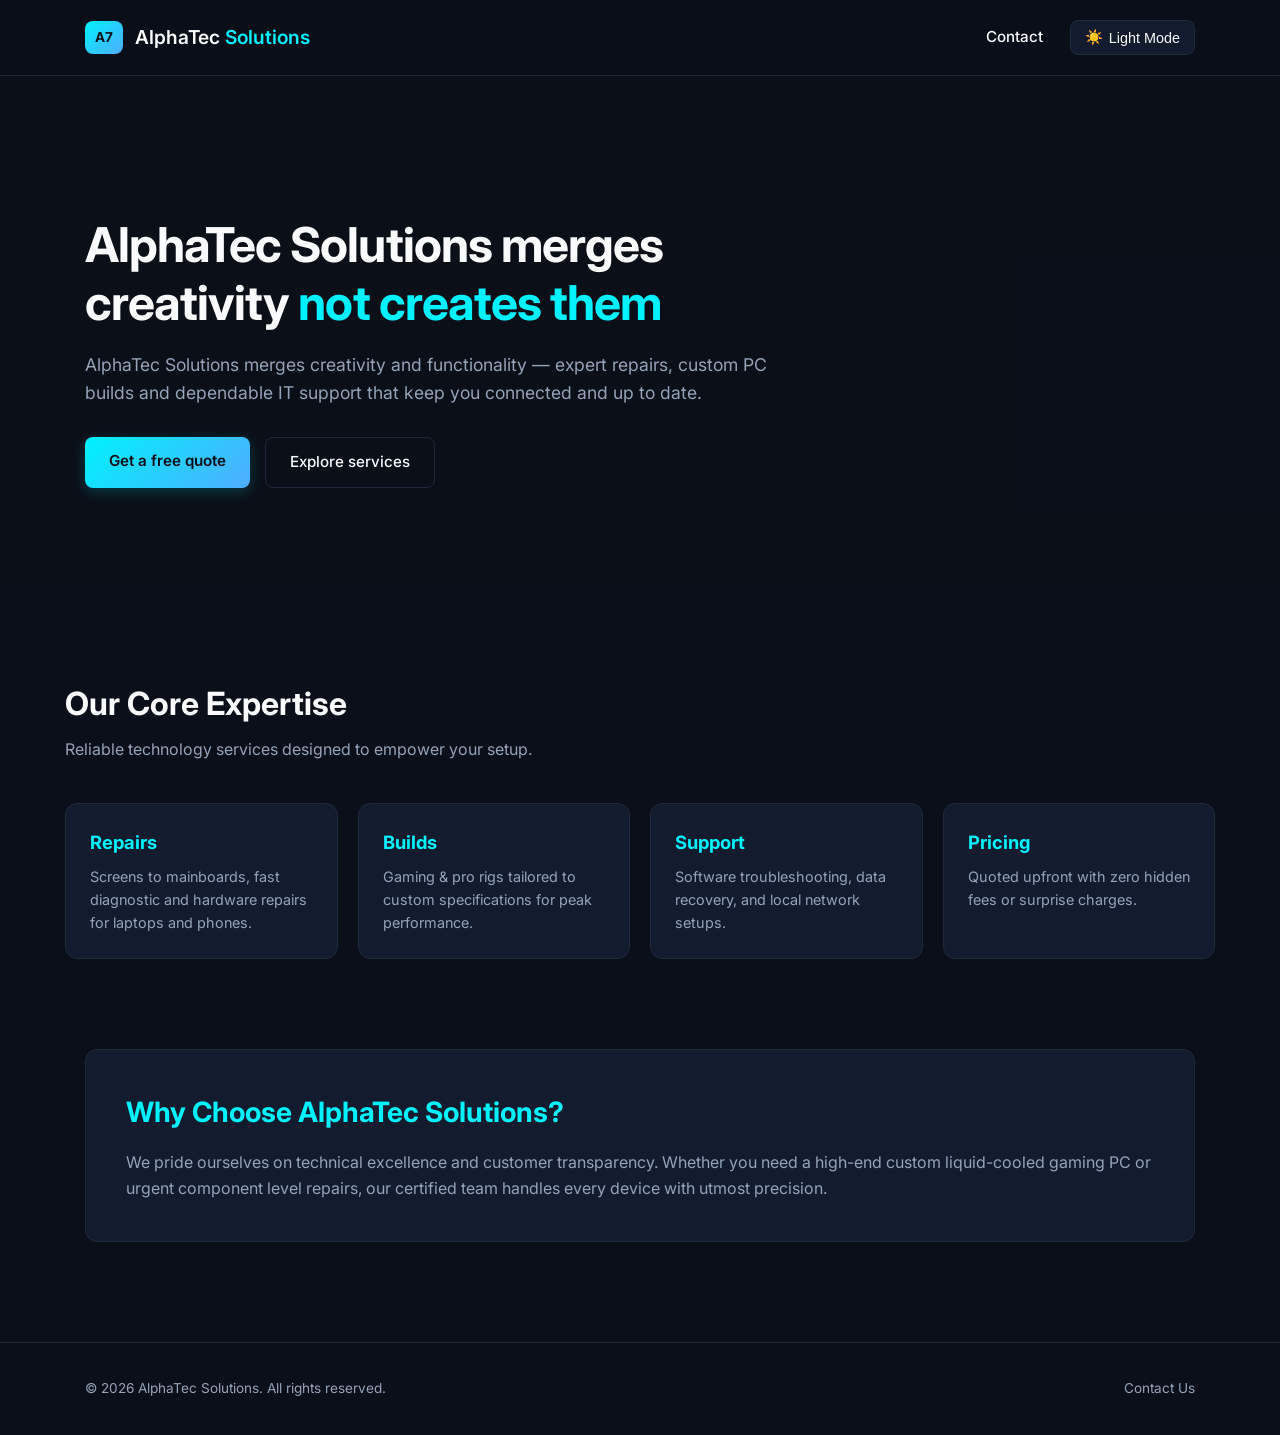
==== commit cb569146: "Fix contact link typo in index.html" ====
--- a/index.html
+++ b/index.html
@@ -35,7 +35,7 @@
                 <h1>AlphaTec Solutions merges creativity <span>not creates them</span></h1>
                 <p>AlphaTec Solutions merges creativity and functionality — expert repairs, custom PC builds and dependable IT support that keep you connected and up to date.</p>
                 <div class="hero-buttons">
-                    <a href="contact.html" class="btn-primary">Get a free quote</a>
+                    <a href="contact/conatct.html" class="btn-primary">Get a free quote</a>
                     <a href="#services" class="btn-outline">Explore services</a>
                 </div>
             </div>
--- a/styles.css
+++ b/styles.css
@@ -1,258 +1,301 @@
 :root {
---primary: #00dfc4;
---primary-gradient: linear-gradient(135deg, #00dfc4 0%, #00b8db 100%);
---bg-main: #f8fafc;
---bg-card: #ffffff;
---text-main: #0f172a;
---text-muted: #64748b;
---border-color: #e2e8f0;
---nav-bg: rgba(255, 255, 255, 0.85);
-}
-​.dark {
---primary: #00f2fe;
---primary-gradient: linear-gradient(135deg, #00f2fe 0%, #4facfe 100%);
---bg-main: #0b0f19;
---bg-card: #131c2e;
---text-main: #f8fafc;
---text-muted: #94a3b8;
---border-color: #1e293b;
---nav-bg: rgba(11, 15, 25, 0.85);
-}
-​{
-margin: 0;
-padding: 0;
-box-sizing: border-box;
-transition: background-color 0.3s ease, color 0.3s ease, border-color 0.3s ease;
-}
-​body {
-font-family: 'Inter', sans-serif, system-ui;
-background-color: var(--bg-main);
-color: var(--text-main);
-line-height: 1.6;
-}
-​.container {
-width: 100%;
-max-width: 1150px;
-margin: 0 auto;
-padding: 0 20px;
-}
-​/* Header & Navigation */
+    --primary: #00dfc4;
+    --primary-gradient: linear-gradient(135deg, #00dfc4 0%, #00b8db 100%);
+    --bg-main: #f8fafc;
+    --bg-card: #ffffff;
+    --text-main: #0f172a;
+    --text-muted: #64748b;
+    --border-color: #e2e8f0;
+    --nav-bg: rgba(255, 255, 255, 0.85);
+}
+
+.dark {
+    --primary: #00f2fe;
+    --primary-gradient: linear-gradient(135deg, #00f2fe 0%, #4facfe 100%);
+    --bg-main: #0b0f19;
+    --bg-card: #131c2e;
+    --text-main: #f8fafc;
+    --text-muted: #94a3b8;
+    --border-color: #1e293b;
+    --nav-bg: rgba(11, 15, 25, 0.85);
+}
+
+* {
+    margin: 0;
+    padding: 0;
+    box-sizing: border-box;
+    transition: background-color 0.3s ease, color 0.3s ease, border-color 0.3s ease;
+}
+
+body {
+    font-family: 'Inter', sans-serif, system-ui;
+    background-color: var(--bg-main);
+    color: var(--text-main);
+    line-height: 1.6;
+}
+
+.container {
+    width: 100%;
+    max-width: 1150px;
+    margin: 0 auto;
+    padding: 0 20px;
+}
+
+/* Header & Navigation */
 header {
-background: var(--nav-bg);
-backdrop-filter: blur(12px);
-border-bottom: 1px solid var(--border-color);
-position: sticky;
-top: 0;
-z-index: 1000;
-}
-​.nav-bar {
-display: flex;
-justify-content: space-between;
-align-items: center;
-height: 75px;
-}
-​.logo-container {
-display: flex;
-align-items: center;
-gap: 12px;
-text-decoration: none;
-}
-​.logo-badge {
-background: var(--primary-gradient);
-color: #0b0f19;
-font-weight: 700;
-padding: 6px 10px;
-border-radius: 8px;
-font-size: 0.85rem;
-}
-​.logo-text {
-font-size: 1.2rem;
-font-weight: 600;
-color: var(--text-main);
-}
-​.logo-text span {
-color: var(--primary);
-}
-​.nav-right {
-display: flex;
-align-items: center;
-gap: 15px;
-}
-​.nav-contact-btn {
-text-decoration: none;
-color: var(--text-main);
-font-weight: 500;
-font-size: 0.95rem;
-padding: 8px 12px;
-}
-​.nav-contact-btn:hover {
-color: var(--primary);
-}
-​.theme-toggle {
-background: var(--bg-card);
-border: 1px solid var(--border-color);
-color: var(--text-main);
-padding: 8px 14px;
-border-radius: 8px;
-cursor: pointer;
-font-size: 0.9rem;
-font-weight: 500;
-display: flex;
-align-items: center;
-gap: 6px;
-}
-​.theme-toggle:hover {
-border-color: var(--primary);
-}
-​/* Hero Section with Background Image Technique /
+    background: var(--nav-bg);
+    backdrop-filter: blur(12px);
+    border-bottom: 1px solid var(--border-color);
+    position: sticky;
+    top: 0;
+    z-index: 1000;
+}
+
+.nav-bar {
+    display: flex;
+    justify-content: space-between;
+    align-items: center;
+    height: 75px;
+}
+
+.logo-container {
+    display: flex;
+    align-items: center;
+    gap: 12px;
+    text-decoration: none;
+}
+
+.logo-badge {
+    background: var(--primary-gradient);
+    color: #0b0f19;
+    font-weight: 700;
+    padding: 6px 10px;
+    border-radius: 8px;
+    font-size: 0.85rem;
+}
+
+.logo-text {
+    font-size: 1.2rem;
+    font-weight: 600;
+    color: var(--text-main);
+}
+
+.logo-text span {
+    color: var(--primary);
+}
+
+.nav-right {
+    display: flex;
+    align-items: center;
+    gap: 15px;
+}
+
+.nav-contact-btn {
+    text-decoration: none;
+    color: var(--text-main);
+    font-weight: 500;
+    font-size: 0.95rem;
+    padding: 8px 12px;
+}
+
+.nav-contact-btn:hover {
+    color: var(--primary);
+}
+
+.theme-toggle {
+    background: var(--bg-card);
+    border: 1px solid var(--border-color);
+    color: var(--text-main);
+    padding: 8px 14px;
+    border-radius: 8px;
+    cursor: pointer;
+    font-size: 0.9rem;
+    font-weight: 500;
+    display: flex;
+    align-items: center;
+    gap: 6px;
+}
+
+.theme-toggle:hover {
+    border-color: var(--primary);
+}
+
+/* Hero Section with Background Image Technique */
 .hero {
-position: relative;
-padding: 140px 0 100px;
-/ Background Image Implementation: Replace 'your-background-image.jpg' with your image file name or URL */
-background-image: url('https://images.unsplash.com/photo-1550751827-4bd374c3f58b?auto=format&fit=crop&q=80&w=1600');
-background-size: cover;
-background-position: center;
-}
-​/* Semi-transparent overlay to ensure text readability over background image */
+    position: relative;
+    padding: 140px 0 100px;
+    /* Background Image Implementation: Replace the Unsplash link with your own uploaded filename or path */
+    background-image: url('https://images.unsplash.com/photo-1550751827-4bd374c3f58b?auto=format&fit=crop&q=80&w=1600');
+    background-size: cover;
+    background-position: center;
+}
+
+/* Semi-transparent overlay to ensure text readability over background image */
 .hero-bg-overlay {
-position: absolute;
-top: 0;
-left: 0;
-width: 100%;
-height: 100%;
-background: rgba(11, 15, 25, 0.82);
-z-index: 1;
-}
-​.hero-content-wrapper {
-position: relative;
-z-index: 2;
-}
-​.hero-content {
-max-width: 700px;
-}
-​.hero h1 {
-font-size: 3rem;
-font-weight: 700;
-line-height: 1.2;
-margin-bottom: 20px;
-letter-spacing: -0.02em;
-}
-​.hero h1 span {
-color: var(--primary);
-}
-​.hero p {
-font-size: 1.1rem;
-color: var(--text-muted);
-margin-bottom: 30px;
-}
-​.hero-buttons {
-display: flex;
-gap: 15px;
-flex-wrap: wrap;
-}
-​.btn-primary {
-background: var(--primary-gradient);
-color: #0b0f19;
-padding: 12px 24px;
-border-radius: 8px;
-text-decoration: none;
-font-weight: 600;
-font-size: 0.95rem;
-box-shadow: 0 4px 14px rgba(0, 242, 254, 0.2);
-display: inline-block;
-}
-​.btn-outline {
-background: transparent;
-color: var(--text-main);
-border: 1px solid var(--border-color);
-padding: 12px 24px;
-border-radius: 8px;
-text-decoration: none;
-font-weight: 500;
-font-size: 0.95rem;
-display: inline-block;
-}
-​.btn-outline:hover {
-border-color: var(--primary);
-}
-​/* Services Section */
+    position: absolute;
+    top: 0;
+    left: 0;
+    width: 100%;
+    height: 100%;
+    background: rgba(11, 15, 25, 0.82);
+    z-index: 1;
+}
+
+.hero-content-wrapper {
+    position: relative;
+    z-index: 2;
+}
+
+.hero-content {
+    max-width: 700px;
+}
+
+.hero h1 {
+    font-size: 3rem;
+    font-weight: 700;
+    line-height: 1.2;
+    margin-bottom: 20px;
+    letter-spacing: -0.02em;
+}
+
+.hero h1 span {
+    color: var(--primary);
+}
+
+.hero p {
+    font-size: 1.1rem;
+    color: var(--text-muted);
+    margin-bottom: 30px;
+}
+
+.hero-buttons {
+    display: flex;
+    gap: 15px;
+    flex-wrap: wrap;
+}
+
+.btn-primary {
+    background: var(--primary-gradient);
+    color: #0b0f19;
+    padding: 12px 24px;
+    border-radius: 8px;
+    text-decoration: none;
+    font-weight: 600;
+    font-size: 0.95rem;
+    box-shadow: 0 4px 14px rgba(0, 242, 254, 0.2);
+    display: inline-block;
+}
+
+.btn-outline {
+    background: transparent;
+    color: var(--text-main);
+    border: 1px solid var(--border-color);
+    padding: 12px 24px;
+    border-radius: 8px;
+    text-decoration: none;
+    font-weight: 500;
+    font-size: 0.95rem;
+    display: inline-block;
+}
+
+.btn-outline:hover {
+    border-color: var(--primary);
+}
+
+/* Services Section */
 .services {
-padding: 90px 0;
-}
-​.section-title {
-margin-bottom: 40px;
-}
-​.section-title h2 {
-font-size: 2rem;
-margin-bottom: 8px;
-}
-​.section-title p {
-color: var(--text-muted);
-}
-​.grid {
-display: grid;
-grid-template-columns: repeat(auto-fit, minmax(240px, 1fr));
-gap: 20px;
-}
-​.card {
-background: var(--bg-card);
-border: 1px solid var(--border-color);
-border-radius: 12px;
-padding: 24px;
-}
-​.card h3 {
-font-size: 1.15rem;
-margin-bottom: 8px;
-color: var(--primary);
-}
-​.card p {
-color: var(--text-muted);
-font-size: 0.9rem;
-}
-​/* About Long Section */
+    padding: 90px 0;
+}
+
+.section-title {
+    margin-bottom: 40px;
+}
+
+.section-title h2 {
+    font-size: 2rem;
+    margin-bottom: 8px;
+}
+
+.section-title p {
+    color: var(--text-muted);
+}
+
+.grid {
+    display: grid;
+    grid-template-columns: repeat(auto-fit, minmax(240px, 1fr));
+    gap: 20px;
+}
+
+.card {
+    background: var(--bg-card);
+    border: 1px solid var(--border-color);
+    border-radius: 12px;
+    padding: 24px;
+}
+
+.card h3 {
+    font-size: 1.15rem;
+    margin-bottom: 8px;
+    color: var(--primary);
+}
+
+.card p {
+    color: var(--text-muted);
+    font-size: 0.9rem;
+}
+
+/* About Long Section */
 .about-section {
-padding-bottom: 100px;
-}
-​.about-card {
-background: var(--bg-card);
-border: 1px solid var(--border-color);
-border-radius: 12px;
-padding: 40px;
-}
-​.about-card h2 {
-font-size: 1.75rem;
-margin-bottom: 15px;
-color: var(--primary);
-}
-​.about-card p {
-color: var(--text-muted);
-}
-​/* Footer */
+    padding-bottom: 100px;
+}
+
+.about-card {
+    background: var(--bg-card);
+    border: 1px solid var(--border-color);
+    border-radius: 12px;
+    padding: 40px;
+}
+
+.about-card h2 {
+    font-size: 1.75rem;
+    margin-bottom: 15px;
+    color: var(--primary);
+}
+
+.about-card p {
+    color: var(--text-muted);
+}
+
+/* Footer */
 footer {
-border-top: 1px solid var(--border-color);
-padding: 35px 0;
-}
-​.footer-content {
-display: flex;
-justify-content: space-between;
-align-items: center;
-font-size: 0.85rem;
-color: var(--text-muted);
-}
-​.footer-link {
-color: var(--text-muted);
-text-decoration: none;
-}
-​.footer-link:hover {
-color: var(--primary);
-}
-​@media (max-width: 768px) {
-.hero h1 {
-font-size: 2.3rem;
-}
+    border-top: 1px solid var(--border-color);
+    padding: 35px 0;
+}
+
 .footer-content {
-flex-direction: column;
-gap: 15px;
-text-align: center;
-}
-  }
+    display: flex;
+    justify-content: space-between;
+    align-items: center;
+    font-size: 0.85rem;
+    color: var(--text-muted);
+}
+
+.footer-link {
+    color: var(--text-muted);
+    text-decoration: none;
+}
+
+.footer-link:hover {
+    color: var(--primary);
+}
+
+@media (max-width: 768px) {
+    .hero h1 {
+        font-size: 2.3rem;
+    }
+    .footer-content {
+        flex-direction: column;
+        gap: 15px;
+        text-align: center;
+    }
+}
